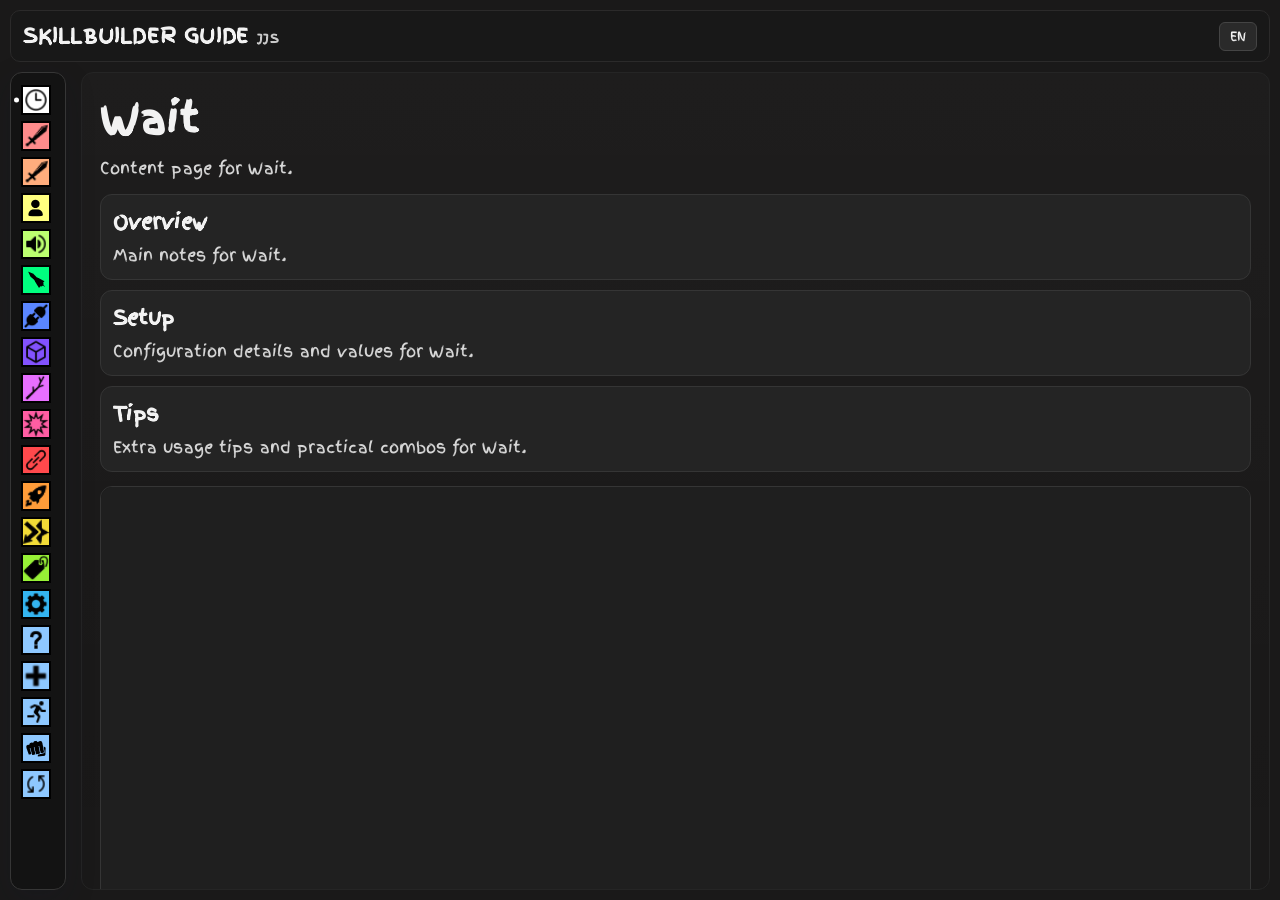
==== index.html @ 9dbff3df "Show site activation state while backend wakes" ====
<!DOCTYPE html>
<html lang="en">
<head>
    <meta charset="UTF-8">
    <meta name="viewport" content="width=device-width, initial-scale=1.0">
    <title>JJS Skillbuilder guide</title>
    <link rel="stylesheet" href="style.css?v=20260307-7">
</head>
<body>
    <header>
        <h1>SKILLBUILDER GUIDE <span class="title-jjs">JJS</span></h1>
        <div class="lang-switch" id="langSwitch">
            <button class="lang-btn" id="langBtn">EN</button>
            <div class="lang-menu" id="langMenu">
                <button class="lang-option" data-lang="en">EN</button>
                <button class="lang-option" data-lang="ru">RU</button>
            </div>
        </div>
    </header>

    <div class="split" id="splitPanel">
        <div class="split-inner">
            <h2 id="splitTitle">Select an icon from the left panel</h2>
            <p id="splitSubtitle" class="split-subtitle">
                Content for each skill page opens here, in the right panel.
            </p>
            <section id="splitSections" class="split-sections"></section>
            <div class="free-wrap">
                <div id="splitFreeCanvas" class="free-canvas"></div>
            </div>
        </div>
    </div>

    <aside class="icon-panel">
        <section class="icon-list" id="iconList"></section>
    </aside>

    <script src="page.js?v=20260307-7"></script>
    <script src="preview.js?v=20260307-7"></script>
</body>
</html>
---- style.css ----
@import url("https://fonts.googleapis.com/css2?family=Finger+Paint&display=swap");

:root {
    --swap-duration: 260ms;
    --swap-ease: cubic-bezier(0.22, 1, 0.36, 1);
    --mini-width: 30px;
    --header-h: 52px;
    --panel-w: 56px;
    --gap: 10px;
}

* {
    box-sizing: border-box;
    -ms-overflow-style: none;
    scrollbar-width: none;
}

*::-webkit-scrollbar {
    width: 0;
    height: 0;
}

html,
body {
    margin: 0;
    padding: 0;
    min-height: 100%;
    font-family: "Finger Paint", sans-serif;
    overflow-x: hidden;
}

body {
    background-color: #1a1919;
    color: #f2f2f2;
    overflow: hidden;
}

header {
    position: fixed;
    top: var(--gap);
    left: var(--gap);
    right: var(--gap);
    height: var(--header-h);
    display: flex;
    align-items: center;
    background-color: #181818;
    border: 1px solid #2b2a2a;
    border-radius: 10px;
    padding: 0 12px;
    z-index: 40;
}

header h1 {
    margin: 0;
    display: inline-flex;
    align-items: baseline;
    gap: 8px;
    font-size: clamp(14px, 1.7vw, 20px);
    letter-spacing: 0.03em;
}

.title-jjs {
    font-size: 0.58em;
    opacity: 0.82;
}

.lang-switch {
    position: relative;
    margin-left: auto;
}

.lang-btn {
    background: #2a2a2a;
    border: 1px solid #444;
    border-radius: 6px;
    color: #f2f2f2;
    padding: 4px 10px;
    font-family: inherit;
    font-size: 13px;
    cursor: pointer;
}

.lang-btn:hover {
    background: #353535;
}

.lang-menu {
    display: none;
    position: absolute;
    top: 100%;
    right: 0;
    margin-top: 4px;
    background: #1e1e1e;
    border: 1px solid #444;
    border-radius: 6px;
    overflow: hidden;
    z-index: 50;
}

.lang-switch.is-open .lang-menu {
    display: block;
}

.lang-option {
    display: block;
    width: 100%;
    background: none;
    border: none;
    color: #f2f2f2;
    padding: 6px 14px;
    font-family: inherit;
    font-size: 13px;
    cursor: pointer;
    text-align: left;
}

.lang-option:hover {
    background: #333;
}

.icon-panel {
    position: fixed;
    top: calc(var(--header-h) + var(--gap) * 2);
    left: var(--gap);
    bottom: var(--gap);
    width: var(--panel-w);
    z-index: 30;
}

.icon-list {
    height: 100%;
    display: grid;
    grid-auto-rows: max-content;
    gap: 6px;
    padding: 12px 10px;
    overflow-y: auto;
    background: #0c0c0c66;
    border: 1px solid #363636;
    border-radius: 12px;
    box-shadow: 0 10px 30px rgba(20, 27, 45, 0.2);
}

.icon-link {
    display: block;
    border-radius: 8px;
    line-height: 0;
    text-decoration: none;
    position: relative;
}

.icon-link.active {
    background: transparent;
    box-shadow: none;
}

.icon-link.active::after {
    content: "";
    position: absolute;
    left: -7px;
    top: 50%;
    width: 5px;
    height: 5px;
    border-radius: 50%;
    background: #ffffff;
    transform: translateY(-50%);
}

.icon-link:focus-visible {
    outline: 2px solid #75ffd2;
    outline-offset: 2px;
}

.icon-list img {
    display: block;
    width: 30px;
    height: 30px;
    cursor: pointer;
    transition: opacity var(--swap-duration) var(--swap-ease);
}

.split {
    position: fixed;
    top: calc(var(--header-h) + var(--gap) * 2);
    left: calc(var(--panel-w) + var(--gap) * 2 + 5px);
    right: var(--gap);
    bottom: var(--gap);
    border: 1px solid #252525;
    border-radius: 12px;
    background: linear-gradient(180deg, rgba(255, 255, 255, 0.02), rgba(255, 255, 255, 0));
    overflow: auto;
}

.split-inner {
    max-width: 1280px;
    padding: 16px 18px;
    overflow-x: visible;
    min-width: 0;
}

.split-inner.is-full-width {
    max-width: none;
}

#splitTitle {
    margin: 0 0 8px;
    font-size: clamp(24px, 3.2vw, 42px);
}

.split-subtitle {
    margin: 0;
    color: #d8d8d8;
    line-height: 1.45;
}

.split-sections {
    margin-top: 14px;
    display: grid;
    gap: 10px;
}

.split-section {
    border: 1px solid #353535;
    border-radius: 12px;
    background: #242424;
    padding: 12px;
}

.split-section h3 {
    margin: 0 0 6px;
    font-size: 20px;
}

.split-section p {
    margin: 0;
    color: #d7d7d7;
    line-height: 1.5;
}

.free-wrap {
    margin-top: 14px;
    border: 1px solid #353535;
    border-radius: 12px;
    background: #1f1f1f;
    overflow: auto;
    max-width: 100%;
    -webkit-overflow-scrolling: touch;
}

.free-canvas {
    position: relative;
    min-height: 420px;
    min-width: 100%;
    overflow: hidden;
}

.boot-message {
    position: absolute;
    inset: 0;
    display: grid;
    place-items: center;
    padding: 20px;
    color: #d8d8d8;
    text-align: center;
    line-height: 1.45;
    font-size: clamp(16px, 2vw, 24px);
    pointer-events: none;
}

.free-item {
    position: absolute;
    overflow: hidden;
    border-radius: 8px;
}

.free-item.text {
    white-space: pre-wrap;
    word-break: break-word;
    line-height: 1.35;
    padding: 4px 6px;
}

.free-item.image img {
    width: 100%;
    height: 100%;
    object-fit: cover;
    display: block;
}

.free-item.video video {
    width: 100%;
    height: 100%;
    object-fit: cover;
    display: block;
    background: #000;
}

.full-preview {
    position: absolute;
    left: 0;
    top: 0;
    opacity: 0;
    transform: none;
    transform-origin: top left;
    clip-path: inset(0 calc(100% - var(--mini-width, 30px)) 0 0);
    transition: clip-path var(--swap-duration) var(--swap-ease), opacity 140ms linear;
    pointer-events: none;
    z-index: 1000;
    will-change: clip-path, opacity;
}

.full-preview.is-active {
    opacity: 1;
}

.full-preview.is-expanded {
    clip-path: inset(0 0 0 0);
}

.icon-list img.is-hidden {
    opacity: 0;
}

@media (max-width: 1120px) {
    body {
        overflow: auto;
    }

    header {
        position: sticky;
        top: 0;
        left: 0;
        right: 0;
        border-radius: 0;
        height: auto;
        min-height: 48px;
        margin: 0;
        padding: 6px 10px;
    }

    .icon-panel {
        position: sticky;
        top: 48px;
        left: auto;
        bottom: auto;
        width: auto;
        margin: 8px;
    }

    .icon-list {
        height: auto;
        max-height: none;
        display: grid;
        grid-auto-flow: column;
        grid-auto-columns: max-content;
        overflow-x: auto;
        overflow-y: hidden;
        gap: 10px;
    }

    .split {
        position: relative;
        top: auto;
        left: auto;
        right: auto;
        bottom: auto;
        margin: 8px;
        min-height: 0;
        overflow: visible;
    }

    .split-inner {
        max-width: none;
        overflow-x: visible;
    }
}

@media (max-width: 560px) {
    header h1 {
        font-size: 12px;
        max-width: calc(100% - 72px);
        white-space: nowrap;
        overflow: hidden;
        text-overflow: ellipsis;
    }

    .icon-list img {
        width: 28px;
        height: 28px;
    }

    .split-inner {
        padding: 10px;
    }

    .split-section h3 {
        font-size: 17px;
    }

    #splitTitle {
        overflow-wrap: anywhere;
    }
}
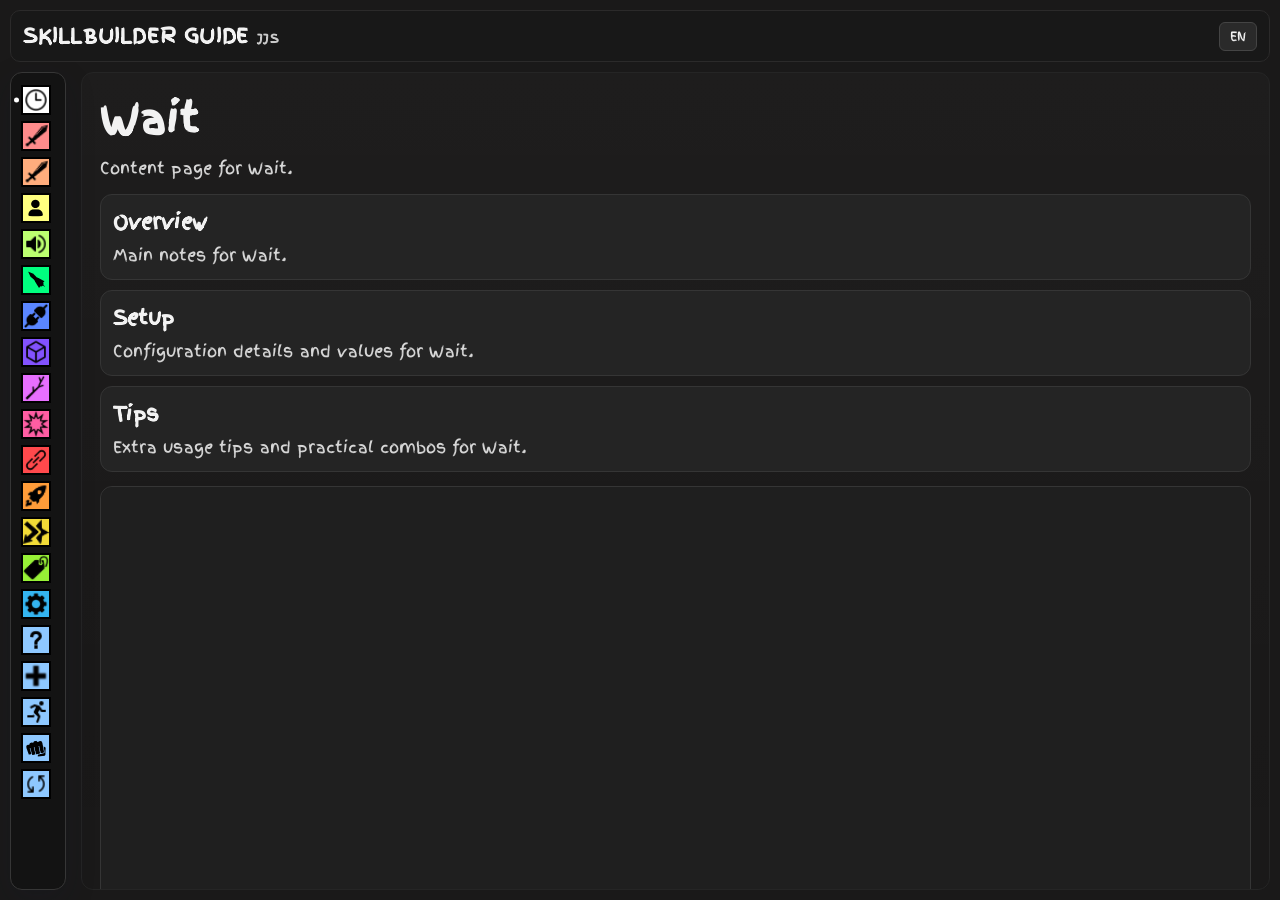
==== commit 4e0bb4ef: "Improve responsive layout across devices" ====
--- a/index.html
+++ b/index.html
@@ -4,7 +4,7 @@
     <meta charset="UTF-8">
     <meta name="viewport" content="width=device-width, initial-scale=1.0">
     <title>JJS Skillbuilder guide</title>
-    <link rel="stylesheet" href="style.css?v=20260307-7">
+    <link rel="stylesheet" href="style.css?v=20260308-1">
 </head>
 <body>
     <header>
@@ -35,8 +35,8 @@
         <section class="icon-list" id="iconList"></section>
     </aside>
 
-    <script src="page.js?v=20260307-7"></script>
-    <script src="preview.js?v=20260307-7"></script>
+    <script src="page.js?v=20260308-1"></script>
+    <script src="preview.js?v=20260308-1"></script>
 </body>
 </html>
 
--- a/style.css
+++ b/style.css
@@ -25,6 +25,7 @@
     margin: 0;
     padding: 0;
     min-height: 100%;
+    min-height: 100dvh;
     font-family: "Finger Paint", sans-serif;
     overflow-x: hidden;
 }
@@ -33,6 +34,7 @@
     background-color: #1a1919;
     color: #f2f2f2;
     overflow: hidden;
+    min-height: 100dvh;
 }
 
 header {
@@ -43,6 +45,8 @@
     height: var(--header-h);
     display: flex;
     align-items: center;
+    gap: 10px;
+    flex-wrap: wrap;
     background-color: #181818;
     border: 1px solid #2b2a2a;
     border-radius: 10px;
@@ -191,7 +195,9 @@
 }
 
 .split-inner {
+    width: min(100%, 1280px);
     max-width: 1280px;
+    margin: 0 auto;
     padding: 16px 18px;
     overflow-x: visible;
     min-width: 0;
@@ -241,29 +247,21 @@
     border: 1px solid #353535;
     border-radius: 12px;
     background: #1f1f1f;
-    overflow: auto;
+    overflow: hidden;
     max-width: 100%;
     -webkit-overflow-scrolling: touch;
+    display: flex;
+    justify-content: center;
+    align-items: flex-start;
 }
 
 .free-canvas {
     position: relative;
     min-height: 420px;
-    min-width: 100%;
+    min-width: 0;
     overflow: hidden;
-}
-
-.boot-message {
-    position: absolute;
-    inset: 0;
-    display: grid;
-    place-items: center;
-    padding: 20px;
-    color: #d8d8d8;
-    text-align: center;
-    line-height: 1.45;
-    font-size: clamp(16px, 2vw, 24px);
-    pointer-events: none;
+    flex: none;
+    max-width: 100%;
 }
 
 .free-item {
@@ -322,7 +320,8 @@
 
 @media (max-width: 1120px) {
     body {
-        overflow: auto;
+        overflow-y: auto;
+        overflow-x: hidden;
     }
 
     header {
@@ -338,8 +337,8 @@
     }
 
     .icon-panel {
-        position: sticky;
-        top: 48px;
+        position: relative;
+        top: auto;
         left: auto;
         bottom: auto;
         width: auto;
@@ -350,11 +349,21 @@
         height: auto;
         max-height: none;
         display: grid;
-        grid-auto-flow: column;
-        grid-auto-columns: max-content;
-        overflow-x: auto;
-        overflow-y: hidden;
-        gap: 10px;
+        grid-template-columns: repeat(auto-fit, minmax(40px, 1fr));
+        grid-auto-flow: row;
+        justify-items: center;
+        overflow: visible;
+        gap: 8px;
+    }
+
+    .icon-link {
+        justify-self: center;
+    }
+
+    .icon-link.active::after {
+        left: -2px;
+        top: 4px;
+        transform: none;
     }
 
     .split {
@@ -375,12 +384,22 @@
 }
 
 @media (max-width: 560px) {
+    header {
+        align-items: flex-start;
+        padding: 8px 10px;
+    }
+
     header h1 {
         font-size: 12px;
-        max-width: calc(100% - 72px);
-        white-space: nowrap;
-        overflow: hidden;
-        text-overflow: ellipsis;
+        max-width: 100%;
+        white-space: normal;
+        overflow: visible;
+        text-overflow: clip;
+        line-height: 1.15;
+    }
+
+    .lang-switch {
+        margin-left: auto;
     }
 
     .icon-list img {
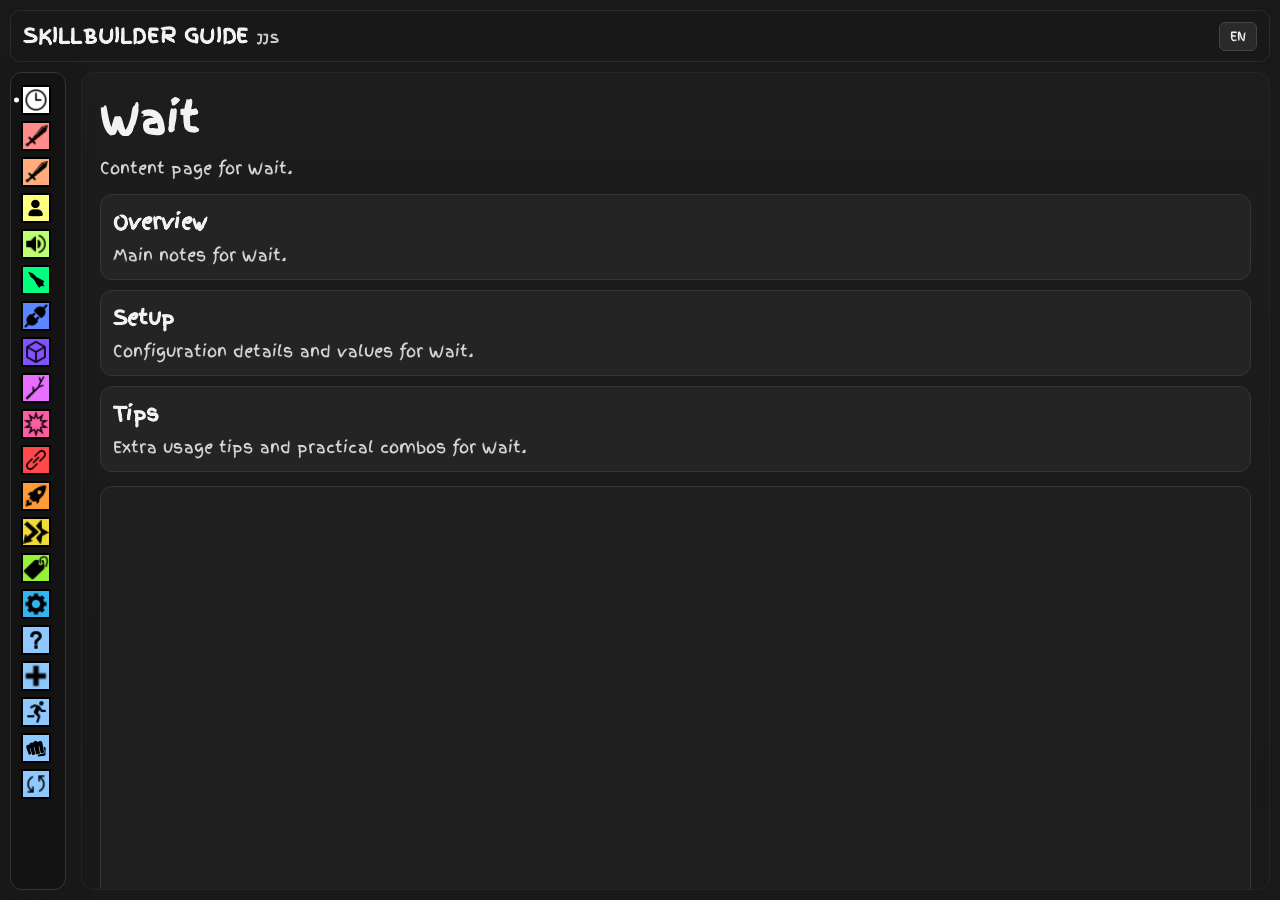
==== commit 02b86495: "Make canvas scale up better on large screens" ====
--- a/index.html
+++ b/index.html
@@ -4,7 +4,7 @@
     <meta charset="UTF-8">
     <meta name="viewport" content="width=device-width, initial-scale=1.0">
     <title>JJS Skillbuilder guide</title>
-    <link rel="stylesheet" href="style.css?v=20260308-1">
+    <link rel="stylesheet" href="style.css?v=20260308-2">
 </head>
 <body>
     <header>
@@ -35,8 +35,8 @@
         <section class="icon-list" id="iconList"></section>
     </aside>
 
-    <script src="page.js?v=20260308-1"></script>
-    <script src="preview.js?v=20260308-1"></script>
+    <script src="page.js?v=20260308-2"></script>
+    <script src="preview.js?v=20260308-2"></script>
 </body>
 </html>
 
--- a/style.css
+++ b/style.css
@@ -195,8 +195,8 @@
 }
 
 .split-inner {
-    width: min(100%, 1280px);
-    max-width: 1280px;
+    width: 100%;
+    max-width: 1520px;
     margin: 0 auto;
     padding: 16px 18px;
     overflow-x: visible;
@@ -247,6 +247,7 @@
     border: 1px solid #353535;
     border-radius: 12px;
     background: #1f1f1f;
+    padding: clamp(8px, 1vw, 16px);
     overflow: hidden;
     max-width: 100%;
     -webkit-overflow-scrolling: touch;
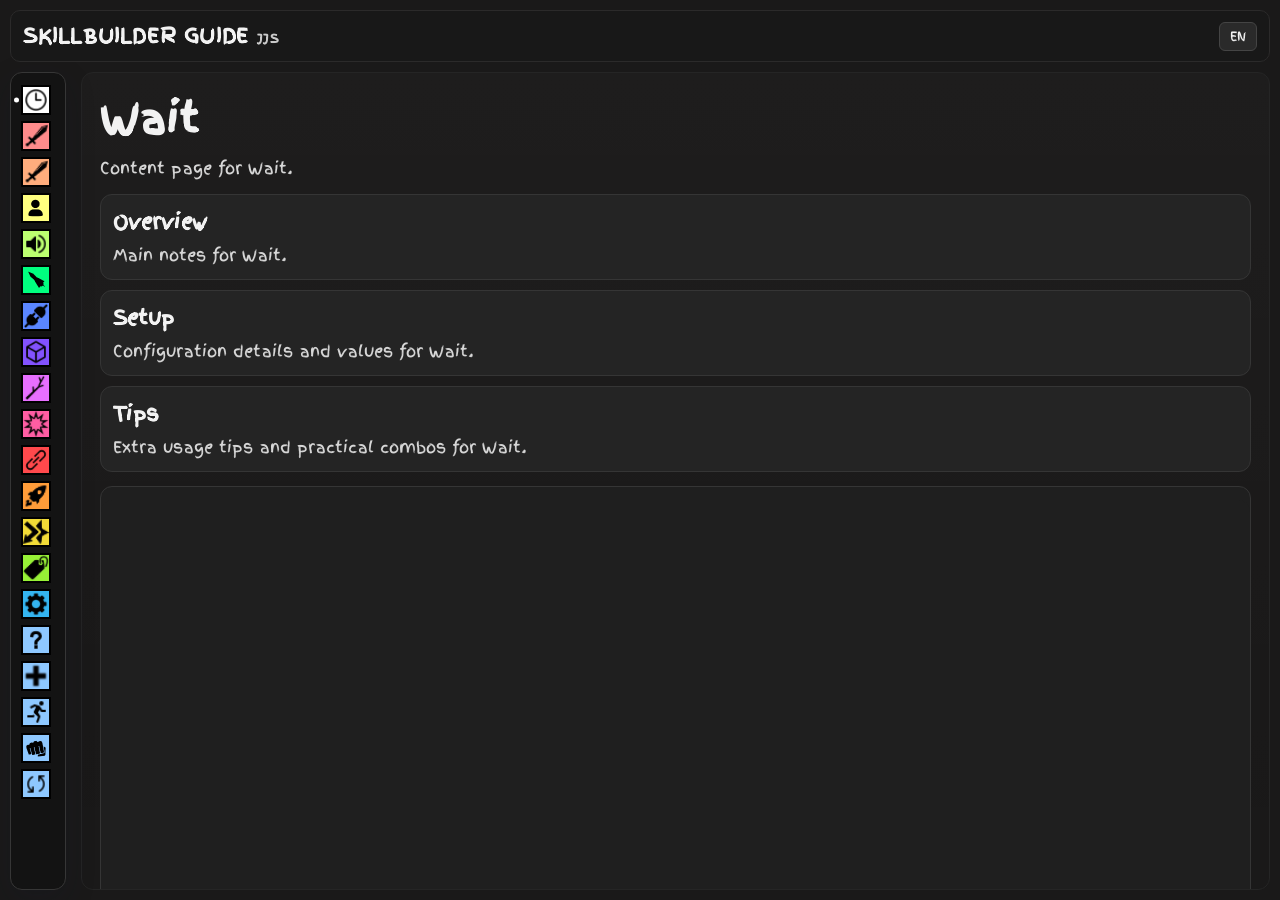
==== commit 0b37b771: "Add scroller element for stacked screenshots" ====
--- a/index.html
+++ b/index.html
@@ -4,7 +4,7 @@
     <meta charset="UTF-8">
     <meta name="viewport" content="width=device-width, initial-scale=1.0">
     <title>JJS Skillbuilder guide</title>
-    <link rel="stylesheet" href="style.css?v=20260308-2">
+    <link rel="stylesheet" href="style.css?v=20260308-3">
 </head>
 <body>
     <header>
@@ -35,8 +35,8 @@
         <section class="icon-list" id="iconList"></section>
     </aside>
 
-    <script src="page.js?v=20260308-2"></script>
-    <script src="preview.js?v=20260308-2"></script>
+    <script src="page.js?v=20260308-3"></script>
+    <script src="preview.js?v=20260308-3"></script>
 </body>
 </html>
 
--- a/style.css
+++ b/style.css
@@ -293,6 +293,45 @@
     background: #000;
 }
 
+.free-item.scroller {
+    background: rgba(255, 255, 255, 0.04);
+    border: 1px solid rgba(255, 255, 255, 0.08);
+}
+
+.free-scroller-track {
+    width: 100%;
+    height: 100%;
+    overflow-y: auto;
+    display: grid;
+    align-content: start;
+    gap: var(--scroller-gap, 8px);
+    padding: var(--scroller-pad, 8px);
+}
+
+.free-scroller-shot {
+    border-radius: 10px;
+    overflow: hidden;
+    background: rgba(0, 0, 0, 0.35);
+    border: 1px solid rgba(255, 255, 255, 0.08);
+}
+
+.free-scroller-shot img {
+    width: 100%;
+    height: auto;
+    display: block;
+}
+
+.free-scroller-empty {
+    min-height: 100%;
+    display: grid;
+    place-items: center;
+    text-align: center;
+    color: #d4d4d4;
+    font-size: 14px;
+    line-height: 1.35;
+    padding: 12px;
+}
+
 .full-preview {
     position: absolute;
     left: 0;
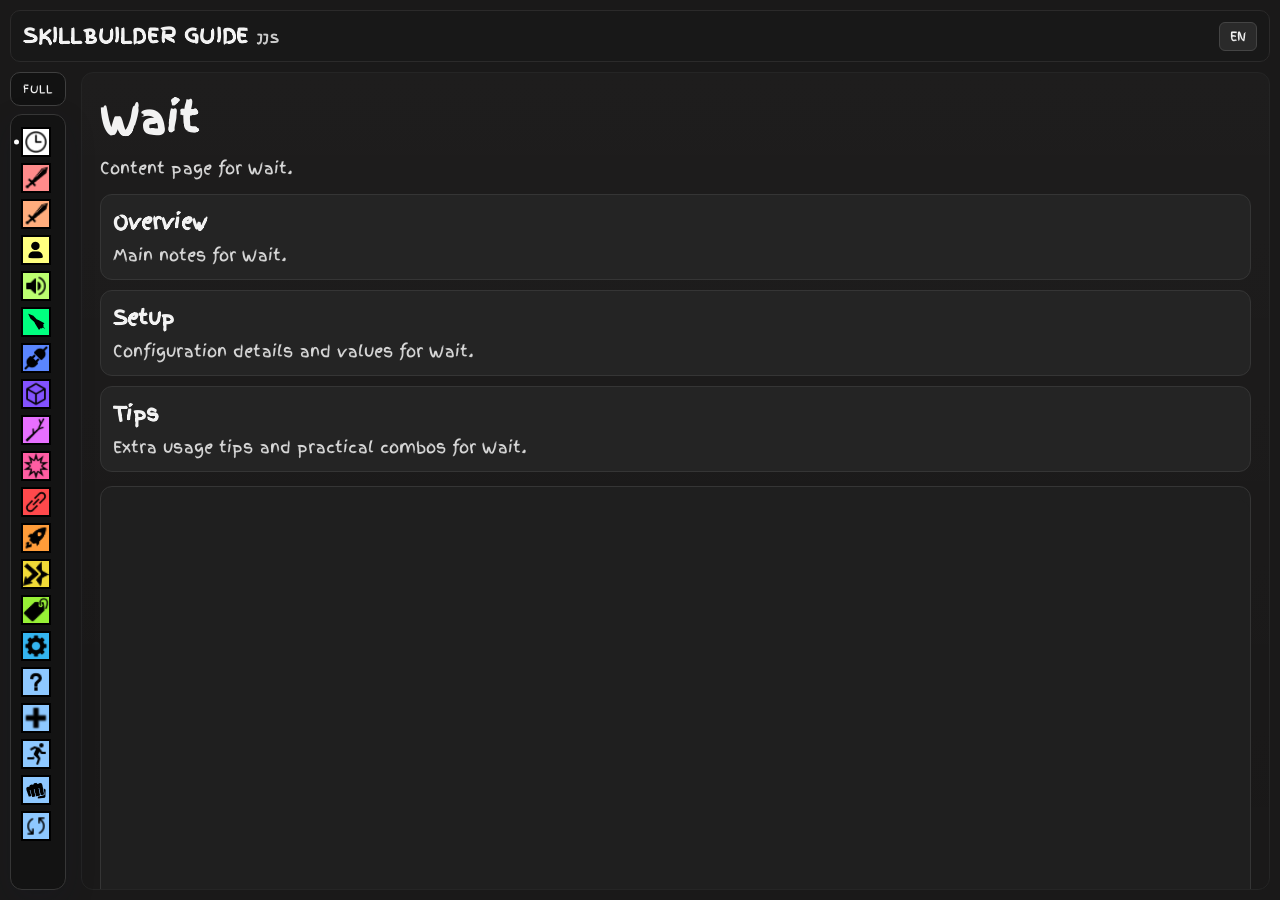
==== commit 4f8b54f2: "Replace icon hover preview with full toggle button" ====
--- a/index.html
+++ b/index.html
@@ -31,12 +31,13 @@
         </div>
     </div>
 
-    <aside class="icon-panel">
+    <aside class="icon-panel" id="iconPanel">
+        <button type="button" class="icon-panel-toggle" id="iconPanelToggle" aria-pressed="false">FULL</button>
         <section class="icon-list" id="iconList"></section>
     </aside>
 
-    <script src="page.js?v=20260308-3"></script>
-    <script src="preview.js?v=20260308-3"></script>
+    <script src="page.js?v=20260308-4"></script>
+    <script src="preview.js?v=20260308-4"></script>
 </body>
 </html>
 
--- a/style.css
+++ b/style.css
@@ -5,7 +5,9 @@
     --swap-ease: cubic-bezier(0.22, 1, 0.36, 1);
     --mini-width: 30px;
     --header-h: 52px;
-    --panel-w: 56px;
+    --panel-mini-w: 56px;
+    --panel-full-w: 164px;
+    --panel-w: var(--panel-mini-w);
     --gap: 10px;
 }
 
@@ -129,10 +131,35 @@
     bottom: var(--gap);
     width: var(--panel-w);
     z-index: 30;
+    display: flex;
+    flex-direction: column;
+    gap: 8px;
+}
+
+body.icons-expanded {
+    --panel-w: var(--panel-full-w);
+}
+
+.icon-panel-toggle {
+    width: 100%;
+    border: 1px solid #3f3f3f;
+    border-radius: 10px;
+    background: #111111cc;
+    color: #f2f2f2;
+    padding: 8px 6px;
+    font-family: inherit;
+    font-size: 11px;
+    letter-spacing: 0.08em;
+    cursor: pointer;
+}
+
+.icon-panel-toggle:focus-visible {
+    outline: 2px solid #ffffff;
+    outline-offset: 2px;
 }
 
 .icon-list {
-    height: 100%;
+    flex: 1 1 auto;
     display: grid;
     grid-auto-rows: max-content;
     gap: 6px;
@@ -179,7 +206,20 @@
     width: 30px;
     height: 30px;
     cursor: pointer;
-    transition: opacity var(--swap-duration) var(--swap-ease);
+    transition: width 160ms ease, height 160ms ease;
+}
+
+body.icons-expanded .icon-list {
+    justify-items: stretch;
+}
+
+body.icons-expanded .icon-link {
+    width: 100%;
+}
+
+body.icons-expanded .icon-list img {
+    width: 100%;
+    height: auto;
 }
 
 .split {
@@ -332,32 +372,6 @@
     padding: 12px;
 }
 
-.full-preview {
-    position: absolute;
-    left: 0;
-    top: 0;
-    opacity: 0;
-    transform: none;
-    transform-origin: top left;
-    clip-path: inset(0 calc(100% - var(--mini-width, 30px)) 0 0);
-    transition: clip-path var(--swap-duration) var(--swap-ease), opacity 140ms linear;
-    pointer-events: none;
-    z-index: 1000;
-    will-change: clip-path, opacity;
-}
-
-.full-preview.is-active {
-    opacity: 1;
-}
-
-.full-preview.is-expanded {
-    clip-path: inset(0 0 0 0);
-}
-
-.icon-list img.is-hidden {
-    opacity: 0;
-}
-
 @media (max-width: 1120px) {
     body {
         overflow-y: auto;
@@ -400,6 +414,12 @@
         justify-self: center;
     }
 
+    .icon-panel-toggle {
+        width: auto;
+        align-self: flex-start;
+        min-width: 72px;
+    }
+
     .icon-link.active::after {
         left: -2px;
         top: 4px;
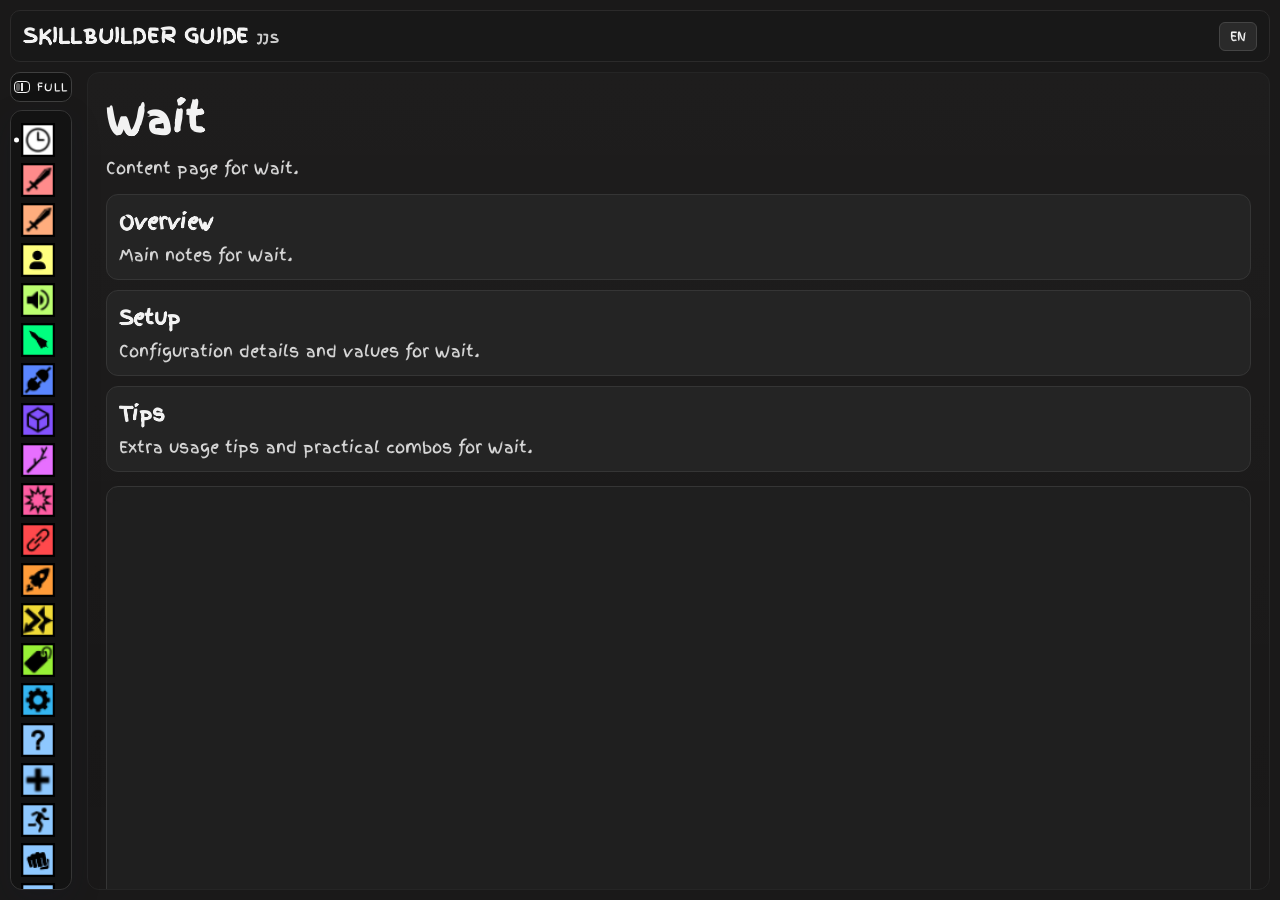
==== commit ceb8fd7f: "Increase icon size and add glyph to toggle button" ====
--- a/index.html
+++ b/index.html
@@ -4,7 +4,7 @@
     <meta charset="UTF-8">
     <meta name="viewport" content="width=device-width, initial-scale=1.0">
     <title>JJS Skillbuilder guide</title>
-    <link rel="stylesheet" href="style.css?v=20260308-3">
+    <link rel="stylesheet" href="style.css?v=20260308-5">
 </head>
 <body>
     <header>
@@ -32,12 +32,15 @@
     </div>
 
     <aside class="icon-panel" id="iconPanel">
-        <button type="button" class="icon-panel-toggle" id="iconPanelToggle" aria-pressed="false">FULL</button>
+        <button type="button" class="icon-panel-toggle" id="iconPanelToggle" aria-pressed="false" aria-label="Show full icons">
+            <span class="icon-panel-toggle-glyph" aria-hidden="true"></span>
+            <span class="icon-panel-toggle-label" data-toggle-label>FULL</span>
+        </button>
         <section class="icon-list" id="iconList"></section>
     </aside>
 
-    <script src="page.js?v=20260308-4"></script>
-    <script src="preview.js?v=20260308-4"></script>
+    <script src="page.js?v=20260308-5"></script>
+    <script src="preview.js?v=20260308-5"></script>
 </body>
 </html>
 
--- a/style.css
+++ b/style.css
@@ -3,9 +3,9 @@
 :root {
     --swap-duration: 260ms;
     --swap-ease: cubic-bezier(0.22, 1, 0.36, 1);
-    --mini-width: 30px;
+    --mini-width: 34px;
     --header-h: 52px;
-    --panel-mini-w: 56px;
+    --panel-mini-w: 62px;
     --panel-full-w: 164px;
     --panel-w: var(--panel-mini-w);
     --gap: 10px;
@@ -151,11 +151,51 @@
     font-size: 11px;
     letter-spacing: 0.08em;
     cursor: pointer;
+    display: flex;
+    align-items: center;
+    justify-content: center;
+    gap: 7px;
 }
 
 .icon-panel-toggle:focus-visible {
     outline: 2px solid #ffffff;
     outline-offset: 2px;
+}
+
+.icon-panel-toggle-glyph {
+    width: 16px;
+    height: 12px;
+    border: 1.5px solid #f2f2f2;
+    border-radius: 4px;
+    position: relative;
+    flex: 0 0 auto;
+}
+
+.icon-panel-toggle-glyph::before {
+    content: "";
+    position: absolute;
+    left: 6px;
+    top: 1px;
+    bottom: 1px;
+    width: 1.5px;
+    background: #f2f2f2;
+    opacity: 0.95;
+}
+
+.icon-panel-toggle-glyph::after {
+    content: "";
+    position: absolute;
+    left: 1px;
+    top: 1px;
+    bottom: 1px;
+    width: 4px;
+    border-radius: 2px;
+    background: #f2f2f2;
+    opacity: 0.35;
+}
+
+.icon-panel-toggle-label {
+    line-height: 1;
 }
 
 .icon-list {
@@ -203,8 +243,8 @@
 
 .icon-list img {
     display: block;
-    width: 30px;
-    height: 30px;
+    width: 34px;
+    height: 34px;
     cursor: pointer;
     transition: width 160ms ease, height 160ms ease;
 }
@@ -463,8 +503,8 @@
     }
 
     .icon-list img {
-        width: 28px;
-        height: 28px;
+        width: 32px;
+        height: 32px;
     }
 
     .split-inner {
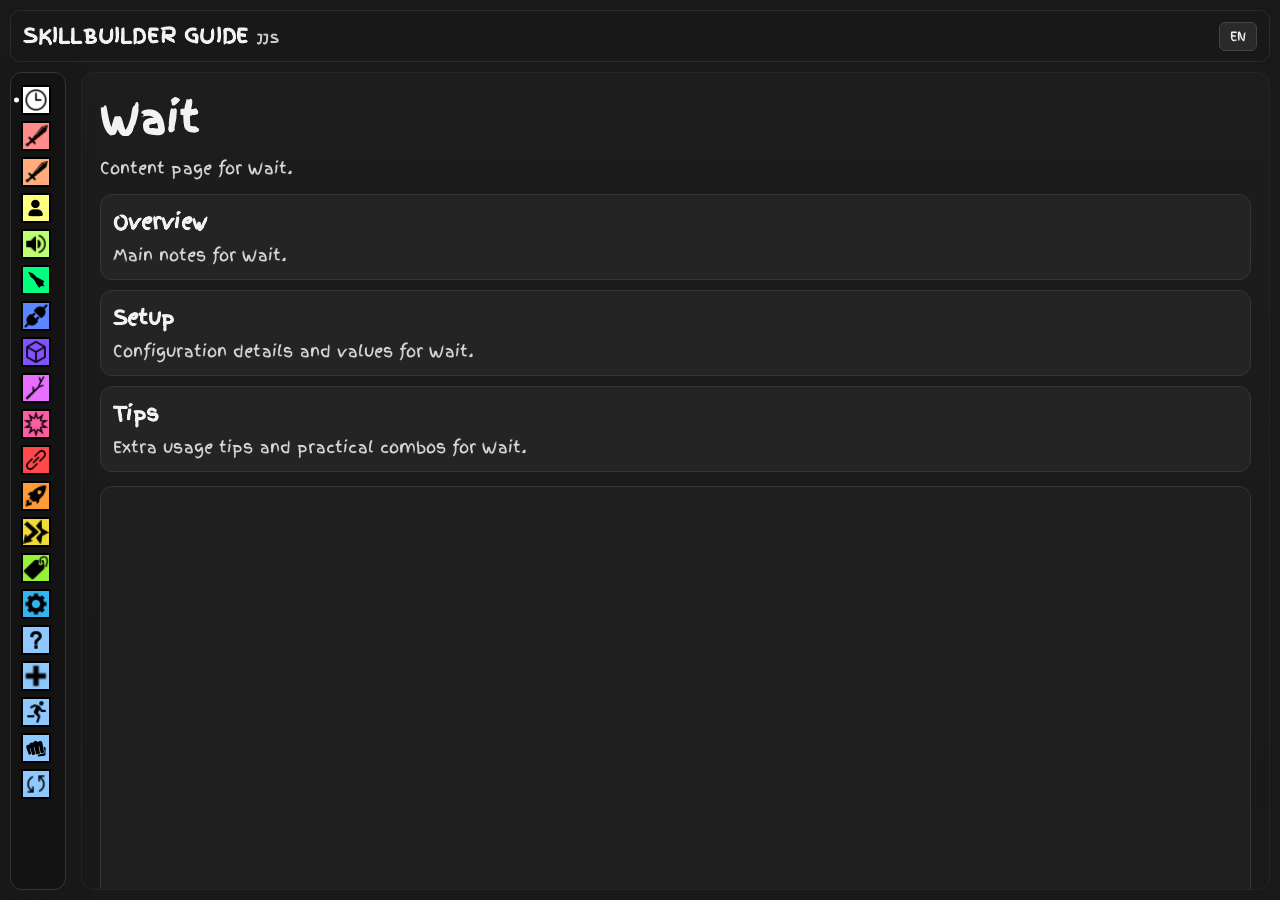
==== commit c76d1243: "Remove full icon mode and restore mini icon sizes" ====
--- a/index.html
+++ b/index.html
@@ -4,7 +4,7 @@
     <meta charset="UTF-8">
     <meta name="viewport" content="width=device-width, initial-scale=1.0">
     <title>JJS Skillbuilder guide</title>
-    <link rel="stylesheet" href="style.css?v=20260308-5">
+    <link rel="stylesheet" href="style.css?v=20260308-6">
 </head>
 <body>
     <header>
@@ -31,16 +31,11 @@
         </div>
     </div>
 
-    <aside class="icon-panel" id="iconPanel">
-        <button type="button" class="icon-panel-toggle" id="iconPanelToggle" aria-pressed="false" aria-label="Show full icons">
-            <span class="icon-panel-toggle-glyph" aria-hidden="true"></span>
-            <span class="icon-panel-toggle-label" data-toggle-label>FULL</span>
-        </button>
+    <aside class="icon-panel">
         <section class="icon-list" id="iconList"></section>
     </aside>
 
-    <script src="page.js?v=20260308-5"></script>
-    <script src="preview.js?v=20260308-5"></script>
+    <script src="page.js?v=20260308-6"></script>
 </body>
 </html>
 
--- a/style.css
+++ b/style.css
@@ -3,11 +3,9 @@
 :root {
     --swap-duration: 260ms;
     --swap-ease: cubic-bezier(0.22, 1, 0.36, 1);
-    --mini-width: 34px;
+    --mini-width: 30px;
     --header-h: 52px;
-    --panel-mini-w: 62px;
-    --panel-full-w: 164px;
-    --panel-w: var(--panel-mini-w);
+    --panel-w: 56px;
     --gap: 10px;
 }
 
@@ -131,75 +129,10 @@
     bottom: var(--gap);
     width: var(--panel-w);
     z-index: 30;
-    display: flex;
-    flex-direction: column;
-    gap: 8px;
-}
-
-body.icons-expanded {
-    --panel-w: var(--panel-full-w);
-}
-
-.icon-panel-toggle {
-    width: 100%;
-    border: 1px solid #3f3f3f;
-    border-radius: 10px;
-    background: #111111cc;
-    color: #f2f2f2;
-    padding: 8px 6px;
-    font-family: inherit;
-    font-size: 11px;
-    letter-spacing: 0.08em;
-    cursor: pointer;
-    display: flex;
-    align-items: center;
-    justify-content: center;
-    gap: 7px;
-}
-
-.icon-panel-toggle:focus-visible {
-    outline: 2px solid #ffffff;
-    outline-offset: 2px;
-}
-
-.icon-panel-toggle-glyph {
-    width: 16px;
-    height: 12px;
-    border: 1.5px solid #f2f2f2;
-    border-radius: 4px;
-    position: relative;
-    flex: 0 0 auto;
-}
-
-.icon-panel-toggle-glyph::before {
-    content: "";
-    position: absolute;
-    left: 6px;
-    top: 1px;
-    bottom: 1px;
-    width: 1.5px;
-    background: #f2f2f2;
-    opacity: 0.95;
-}
-
-.icon-panel-toggle-glyph::after {
-    content: "";
-    position: absolute;
-    left: 1px;
-    top: 1px;
-    bottom: 1px;
-    width: 4px;
-    border-radius: 2px;
-    background: #f2f2f2;
-    opacity: 0.35;
-}
-
-.icon-panel-toggle-label {
-    line-height: 1;
 }
 
 .icon-list {
-    flex: 1 1 auto;
+    height: 100%;
     display: grid;
     grid-auto-rows: max-content;
     gap: 6px;
@@ -243,23 +176,9 @@
 
 .icon-list img {
     display: block;
-    width: 34px;
-    height: 34px;
+    width: 30px;
+    height: 30px;
     cursor: pointer;
-    transition: width 160ms ease, height 160ms ease;
-}
-
-body.icons-expanded .icon-list {
-    justify-items: stretch;
-}
-
-body.icons-expanded .icon-link {
-    width: 100%;
-}
-
-body.icons-expanded .icon-list img {
-    width: 100%;
-    height: auto;
 }
 
 .split {
@@ -454,12 +373,6 @@
         justify-self: center;
     }
 
-    .icon-panel-toggle {
-        width: auto;
-        align-self: flex-start;
-        min-width: 72px;
-    }
-
     .icon-link.active::after {
         left: -2px;
         top: 4px;
@@ -503,8 +416,8 @@
     }
 
     .icon-list img {
-        width: 32px;
-        height: 32px;
+        width: 28px;
+        height: 28px;
     }
 
     .split-inner {
